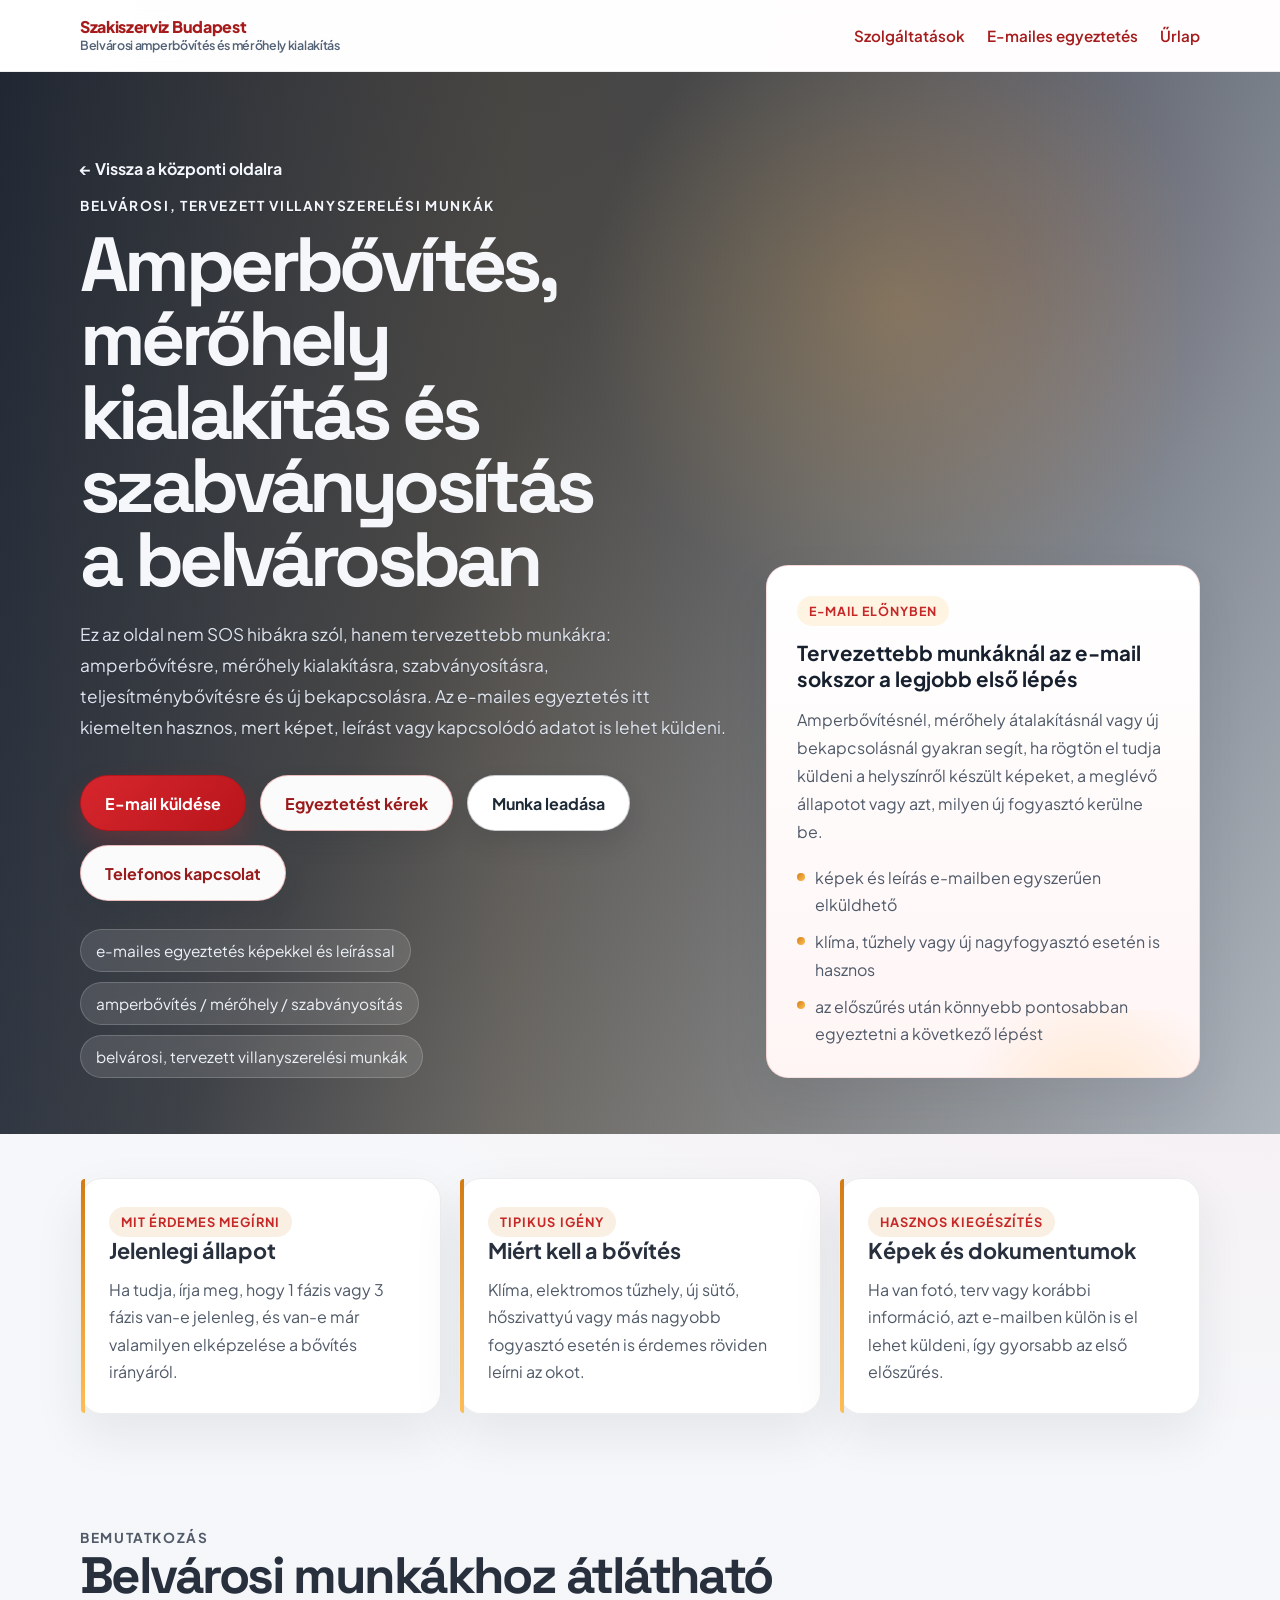
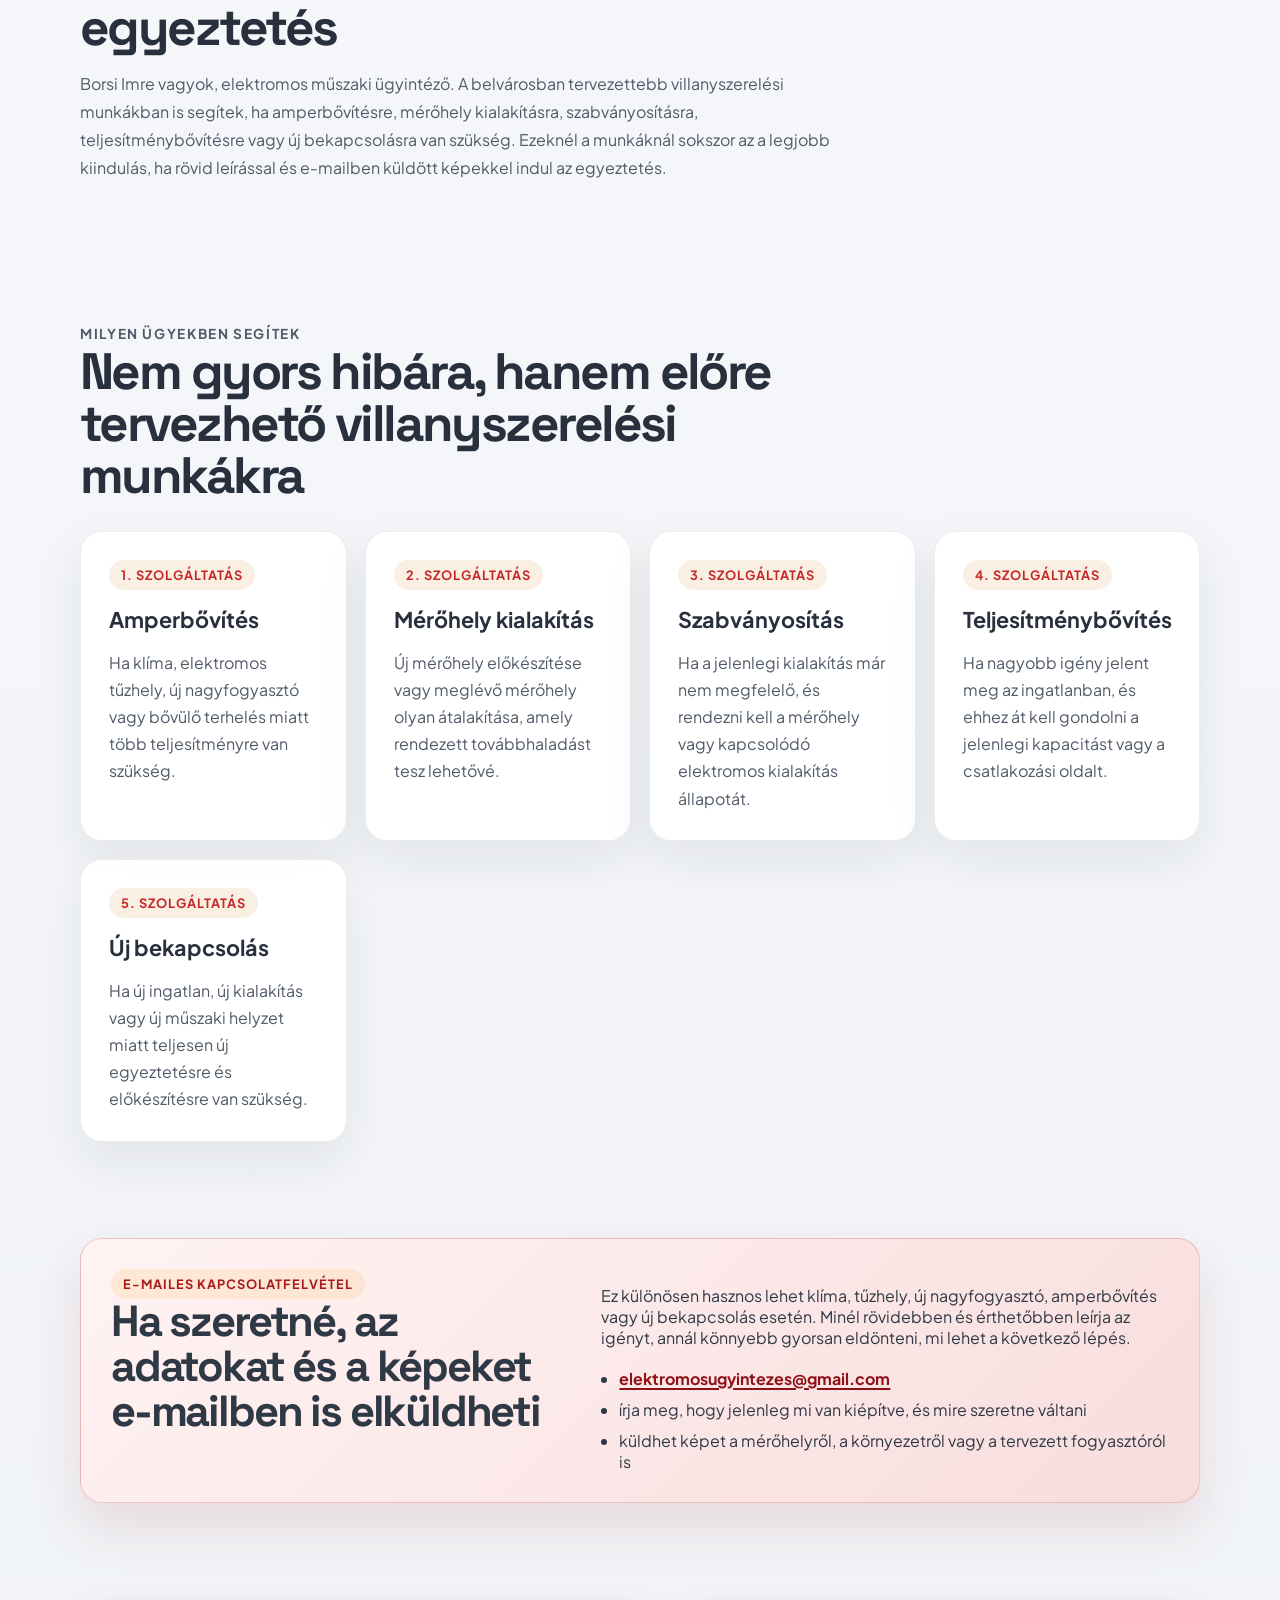
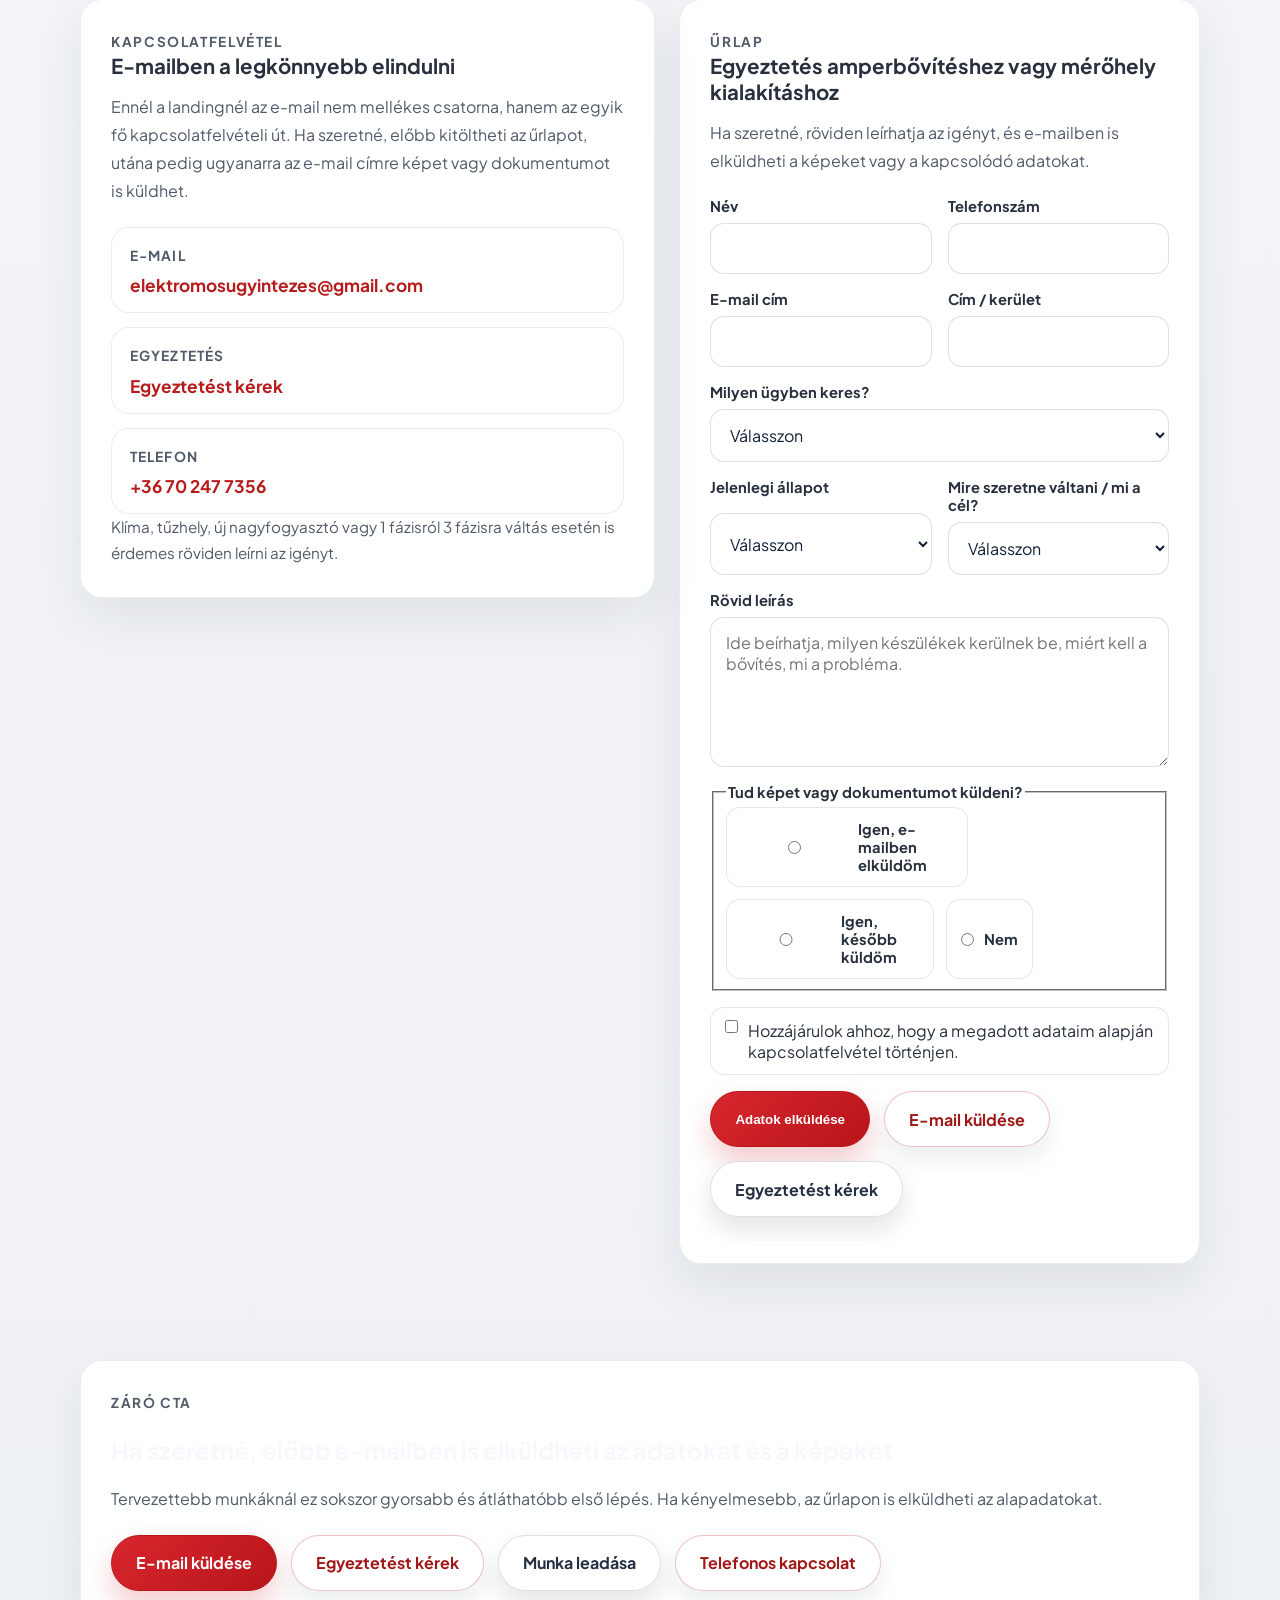
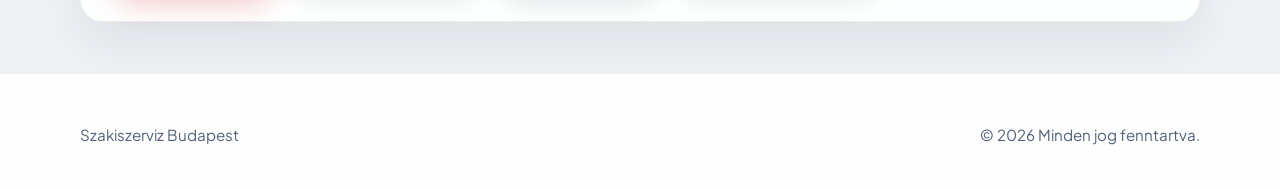
==== amperbovites-belvaros/index.html @ 30eef33c "Add amperbovites-belvaros landing page" ====
<!DOCTYPE html>
<html lang="hu">
<head>
  <meta charset="UTF-8">
  <meta name="viewport" content="width=device-width, initial-scale=1.0">
  <title>Amperbővítés és mérőhely kialakítás a belvárosban | E-mailes egyeztetés</title>
  <meta name="description" content="Belvárosi amperbővítés, mérőhely kialakítás, szabványosítás, teljesítménybővítés és új bekapcsolás. E-mailes egyeztetés, előszűrő űrlap, tervezett villanyszerelési munkákhoz.">
  <meta property="og:type" content="website">
  <meta property="og:locale" content="hu_HU">
  <meta property="og:title" content="Amperbővítés és mérőhely kialakítás a belvárosban | E-mailes egyeztetés">
  <meta property="og:description" content="Belvárosi amperbővítés, mérőhely kialakítás, szabványosítás, teljesítménybővítés és új bekapcsolás. E-mailes egyeztetés, előszűrő űrlap, tervezett villanyszerelési munkákhoz.">
  <meta property="og:url" content="https://borsiimre60.github.io/amperbovites-belvaros/">
  <link rel="icon" href="/favicon.svg" type="image/svg+xml">
  <link rel="preconnect" href="https://fonts.googleapis.com">
  <link rel="preconnect" href="https://fonts.gstatic.com" crossorigin>
  <link href="https://fonts.googleapis.com/css2?family=Plus+Jakarta+Sans:wght@400;500;600;700;800&family=Space+Grotesk:wght@500;700&display=swap" rel="stylesheet">
  <link rel="stylesheet" href="/assets/css/style.css">
  <style>
    body[data-page="amperbovites-belvaros"] {
      color: #28303d;
      background:
        radial-gradient(circle at top right, rgba(227, 28, 37, 0.12), transparent 28%),
        linear-gradient(180deg, #f8f9fb 0%, #eef1f5 100%);
    }

    body[data-page="amperbovites-belvaros"] .page-shell {
      background: transparent;
    }

    body[data-page="amperbovites-belvaros"] .site-header,
    body[data-page="amperbovites-belvaros"] .site-footer {
      background: rgba(255, 255, 255, 0.92);
      border-color: rgba(28, 35, 48, 0.08);
      backdrop-filter: blur(16px);
    }

    body[data-page="amperbovites-belvaros"] .landing-hero {
      background:
        radial-gradient(circle at 78% 18%, rgba(227, 28, 37, 0.12), transparent 22%),
        linear-gradient(135deg, #ffffff 0%, #f5f7fa 44%, #edf2f7 100%);
      color: #28303d;
    }

    body[data-page="amperbovites-belvaros"] .landing-hero .landing-copy {
      position: relative;
      z-index: 1;
    }

    body[data-page="amperbovites-belvaros"] .landing-hero .page-copy {
      color: #dfe5ee;
      text-shadow: 0 1px 1px rgba(15, 23, 42, 0.18);
      max-width: 42rem;
    }

    body[data-page="amperbovites-belvaros"] .landing-hero .back-link,
    body[data-page="amperbovites-belvaros"] .landing-hero .page-kicker {
      color: #f3f6fb;
      text-shadow: 0 1px 1px rgba(15, 23, 42, 0.22);
    }

    body[data-page="amperbovites-belvaros"] .page-kicker,
    body[data-page="amperbovites-belvaros"] .section-label,
    body[data-page="amperbovites-belvaros"] .panel-tag,
    body[data-page="amperbovites-belvaros"] .route-tag,
    body[data-page="amperbovites-belvaros"] .inline-tag,
    body[data-page="amperbovites-belvaros"] .response-label {
      color: #c62828;
    }

    body[data-page="amperbovites-belvaros"] .back-link,
    body[data-page="amperbovites-belvaros"] .site-header a,
    body[data-page="amperbovites-belvaros"] .site-footer a,
    body[data-page="amperbovites-belvaros"] .quick-action a,
    body[data-page="amperbovites-belvaros"] .highlight-band a {
      color: #b71c1c;
    }

    body[data-page="amperbovites-belvaros"] .site-header a {
      color: #a61b1b;
      font-weight: 600;
    }

    body[data-page="amperbovites-belvaros"] .page-copy,
    body[data-page="amperbovites-belvaros"] .section-intro p,
    body[data-page="amperbovites-belvaros"] .route-card p,
    body[data-page="amperbovites-belvaros"] .audience-card p,
    body[data-page="amperbovites-belvaros"] .contact-panel p,
    body[data-page="amperbovites-belvaros"] .form-card p,
    body[data-page="amperbovites-belvaros"] .response-card p,
    body[data-page="amperbovites-belvaros"] .highlight-band p,
    body[data-page="amperbovites-belvaros"] .cta-panel p {
      color: #505a68;
    }

    body[data-page="amperbovites-belvaros"] .response-card,
    body[data-page="amperbovites-belvaros"] .highlight-band,
    body[data-page="amperbovites-belvaros"] .contact-panel,
    body[data-page="amperbovites-belvaros"] .form-card,
    body[data-page="amperbovites-belvaros"] .cta-panel,
    body[data-page="amperbovites-belvaros"] .route-card,
    body[data-page="amperbovites-belvaros"] .audience-card {
      background: rgba(255, 255, 255, 0.94);
      border: 1px solid rgba(28, 35, 48, 0.08);
      box-shadow: 0 20px 50px rgba(28, 35, 48, 0.08);
    }

    body[data-page="amperbovites-belvaros"] .highlight-band {
      background:
        linear-gradient(135deg, #fff3f3 0%, #f8dddd 100%);
      border-color: rgba(198, 40, 40, 0.22);
      box-shadow: 0 24px 54px rgba(145, 26, 31, 0.12);
    }

    body[data-page="amperbovites-belvaros"] .response-card {
      background:
        linear-gradient(180deg, #ffffff 0%, #fff5f5 100%);
      border-color: rgba(198, 40, 40, 0.14);
    }

    body[data-page="amperbovites-belvaros"] .trust-inline li {
      background: rgba(255, 255, 255, 0.12);
      border-color: rgba(255, 255, 255, 0.18);
      color: #edf2f8;
    }

    body[data-page="amperbovites-belvaros"] .button-accent {
      background: linear-gradient(135deg, #d7262d 0%, #b8151b 100%);
      border-color: #b8151b;
      color: #ffffff;
      box-shadow: 0 14px 28px rgba(215, 38, 45, 0.24);
    }

    body[data-page="amperbovites-belvaros"] .button-secondary {
      background: #ffffff;
      border-color: rgba(198, 40, 40, 0.28);
      color: #a11818;
    }

    body[data-page="amperbovites-belvaros"] .button-ghost {
      background: rgba(255, 255, 255, 0.92);
      border-color: rgba(28, 35, 48, 0.14);
      color: #243041;
      box-shadow: 0 12px 24px rgba(28, 35, 48, 0.12);
    }

    body[data-page="amperbovites-belvaros"] .button:hover,
    body[data-page="amperbovites-belvaros"] .button:focus-visible {
      transform: translateY(-1px);
    }

    body[data-page="amperbovites-belvaros"] .field input,
    body[data-page="amperbovites-belvaros"] .field select,
    body[data-page="amperbovites-belvaros"] .field textarea {
      border-color: rgba(28, 35, 48, 0.14);
      background: #ffffff;
    }

    body[data-page="amperbovites-belvaros"] .field input:focus,
    body[data-page="amperbovites-belvaros"] .field select:focus,
    body[data-page="amperbovites-belvaros"] .field textarea:focus,
    body[data-page="amperbovites-belvaros"] .checkbox-option:has(input:focus-visible),
    body[data-page="amperbovites-belvaros"] .radio-option:has(input:focus-visible) {
      border-color: #c62828;
      box-shadow: 0 0 0 4px rgba(198, 40, 40, 0.12);
      outline: none;
    }

    body[data-page="amperbovites-belvaros"] .radio-option,
    body[data-page="amperbovites-belvaros"] .checkbox-option {
      border-color: rgba(28, 35, 48, 0.1);
      background: rgba(255, 255, 255, 0.96);
    }

    body[data-page="amperbovites-belvaros"] .landing-hero .button-secondary {
      background: rgba(255, 255, 255, 0.98);
      border-color: rgba(198, 40, 40, 0.3);
      color: #991b1b;
      box-shadow: 0 12px 24px rgba(28, 35, 48, 0.1);
    }

    body[data-page="amperbovites-belvaros"] .landing-hero .button-ghost {
      background: #ffffff;
      border-color: rgba(31, 42, 55, 0.24);
      color: #1f2a37;
      box-shadow: 0 12px 24px rgba(28, 35, 48, 0.14);
    }

    body[data-page="amperbovites-belvaros"] .landing-hero .button-ghost:hover,
    body[data-page="amperbovites-belvaros"] .landing-hero .button-ghost:focus-visible {
      background: #ffffff;
      border-color: rgba(31, 42, 55, 0.32);
    }

    body[data-page="amperbovites-belvaros"] .landing-hero .response-card p,
    body[data-page="amperbovites-belvaros"] .landing-hero .response-card li {
      color: #4f5968;
    }

    body[data-page="amperbovites-belvaros"] .highlight-band h2,
    body[data-page="amperbovites-belvaros"] .highlight-band p,
    body[data-page="amperbovites-belvaros"] .highlight-band li {
      color: #2f3845;
    }

    body[data-page="amperbovites-belvaros"] .highlight-band .panel-tag {
      color: #a61b1b;
      font-weight: 700;
    }

    body[data-page="amperbovites-belvaros"] .highlight-band a {
      color: #8f1116;
      font-weight: 700;
      text-decoration: underline;
      text-decoration-thickness: 2px;
      text-underline-offset: 0.18em;
    }

    @media (max-width: 720px) {
      body[data-page="amperbovites-belvaros"] .landing-hero {
        background:
          linear-gradient(180deg, #ffffff 0%, #f5f7fa 100%);
      }
    }
  </style>
  <script>
    window.__GOOGLE_TAG_CONFIG__ = window.__GOOGLE_TAG_CONFIG__ || {};
    window.__GOOGLE_TAG_CONFIG__.tagId =
      window.__GOOGLE_TAG_CONFIG__.tagId || "AW-947361799";
    window.__GOOGLE_TAG_CONFIG__.adsConversions = Object.assign(
      {
        phone_click: "obigCPuLnpQcEIew3sMD",
        google_form_click: "-d5GCPiLnpQcEIew3sMD"
      },
      window.__GOOGLE_TAG_CONFIG__.adsConversions || {}
    );
  </script>
  <script>
    window.__BREVO_TRACKER_CONFIG__ = Object.assign(
      {
        clientKey: "4rorzc50q5138q3n0wj8igxd"
      },
      window.__BREVO_TRACKER_CONFIG__ || {}
    );
  </script>
  <script defer src="/assets/js/main.js"></script>
</head>
<body class="theme-villany" data-page="amperbovites-belvaros" data-source-label="amperbovites_belvaros_landing">
  <div class="page-shell">
    <header class="site-header">
      <div class="container header-row">
        <a class="brand" href="/">
          <span class="brand-copy">
            <span class="brand-name">Szakiszerviz Budapest</span>
            <span class="brand-subtitle">Belvárosi amperbővítés és mérőhely kialakítás</span>
          </span>
        </a>
        <nav class="header-nav" aria-label="Fő navigáció">
          <a href="#szolgaltatasok">Szolgáltatások</a>
          <a href="#egyeztetes">E-mailes egyeztetés</a>
          <a href="#munka-leadas">Űrlap</a>
        </nav>
      </div>
    </header>

    <main>
      <section class="landing-hero" id="hero">
        <div class="container landing-hero-grid">
          <div class="landing-copy">
            <a class="back-link" href="/">&larr; Vissza a központi oldalra</a>
            <p class="page-kicker">Belvárosi, tervezett villanyszerelési munkák</p>
            <h1>Amperbővítés, mérőhely kialakítás és szabványosítás a belvárosban</h1>
            <p class="page-copy">
              Ez az oldal nem SOS hibákra szól, hanem tervezettebb munkákra: amperbővítésre,
              mérőhely kialakításra, szabványosításra, teljesítménybővítésre és új bekapcsolásra.
              Az e-mailes egyeztetés itt kiemelten hasznos, mert képet, leírást vagy kapcsolódó adatot is lehet küldeni.
            </p>

            <div class="hero-actions">
              <a class="button button-accent" href="mailto:elektromosugyintezes@gmail.com" data-track-event="email_click" data-track-section="hero" data-track-target-type="email">E-mail küldése</a>
              <a class="button button-secondary" href="#egyeztetes" data-track-event="lead_form_start" data-track-section="hero" data-track-target-type="form">Egyeztetést kérek</a>
              <a class="button button-ghost" href="#munka-leadas" data-track-event="lead_form_start" data-track-section="hero" data-track-target-type="form">Munka leadása</a>
              <a class="button button-secondary" href="tel:+36702477356" data-track-event="phone_click" data-track-section="hero" data-track-target-type="phone">Telefonos kapcsolat</a>
            </div>

            <ul class="trust-inline" aria-label="Rövid bizalmi pontok">
              <li>e-mailes egyeztetés képekkel és leírással</li>
              <li>amperbővítés / mérőhely / szabványosítás</li>
              <li>belvárosi, tervezett villanyszerelési munkák</li>
            </ul>
          </div>

          <aside class="response-card" aria-label="E-mailes egyeztetés előnye">
            <span class="response-label">E-mail előnyben</span>
            <h3>Tervezettebb munkáknál az e-mail sokszor a legjobb első lépés</h3>
            <p>
              Amperbővítésnél, mérőhely átalakításnál vagy új bekapcsolásnál gyakran segít,
              ha rögtön el tudja küldeni a helyszínről készült képeket, a meglévő állapotot
              vagy azt, milyen új fogyasztó kerülne be.
            </p>
            <ul class="response-list">
              <li>képek és leírás e-mailben egyszerűen elküldhető</li>
              <li>klíma, tűzhely vagy új nagyfogyasztó esetén is hasznos</li>
              <li>az előszűrés után könnyebb pontosabban egyeztetni a következő lépést</li>
            </ul>
          </aside>
        </div>
      </section>

      <section class="section">
        <div class="container">
          <div class="audience-grid">
            <article class="audience-card">
              <span class="inline-tag">Mit érdemes megírni</span>
              <h3>Jelenlegi állapot</h3>
              <p>
                Ha tudja, írja meg, hogy 1 fázis vagy 3 fázis van-e jelenleg, és van-e már valamilyen elképzelése a bővítés irányáról.
              </p>
            </article>

            <article class="audience-card">
              <span class="inline-tag">Tipikus igény</span>
              <h3>Miért kell a bővítés</h3>
              <p>
                Klíma, elektromos tűzhely, új sütő, hőszivattyú vagy más nagyobb fogyasztó esetén is érdemes röviden leírni az okot.
              </p>
            </article>

            <article class="audience-card">
              <span class="inline-tag">Hasznos kiegészítés</span>
              <h3>Képek és dokumentumok</h3>
              <p>
                Ha van fotó, terv vagy korábbi információ, azt e-mailben külön is el lehet küldeni, így gyorsabb az első előszűrés.
              </p>
            </article>
          </div>
        </div>
      </section>

      <section class="section" id="bemutatkozas">
        <div class="container">
          <div class="section-intro">
            <p class="section-label">Bemutatkozás</p>
            <h2>Belvárosi munkákhoz átlátható egyeztetés</h2>
            <p>
              Borsi Imre vagyok, elektromos műszaki ügyintéző. A belvárosban tervezettebb villanyszerelési munkákban is segítek,
              ha amperbővítésre, mérőhely kialakításra, szabványosításra, teljesítménybővítésre vagy új bekapcsolásra
              van szükség. Ezeknél a munkáknál sokszor az a legjobb kiindulás, ha rövid leírással és e-mailben küldött
              képekkel indul az egyeztetés.
            </p>
          </div>
        </div>
      </section>

      <section class="section" id="szolgaltatasok">
        <div class="container">
          <div class="section-intro">
            <p class="section-label">Milyen ügyekben segítek</p>
            <h2>Nem gyors hibára, hanem előre tervezhető villanyszerelési munkákra</h2>
          </div>

          <div class="route-grid">
            <article class="route-card">
              <span class="route-tag">1. szolgáltatás</span>
              <h3>Amperbővítés</h3>
              <p>
                Ha klíma, elektromos tűzhely, új nagyfogyasztó vagy bővülő terhelés miatt több teljesítményre van szükség.
              </p>
            </article>

            <article class="route-card">
              <span class="route-tag">2. szolgáltatás</span>
              <h3>Mérőhely kialakítás</h3>
              <p>
                Új mérőhely előkészítése vagy meglévő mérőhely olyan átalakítása, amely rendezett továbbhaladást tesz lehetővé.
              </p>
            </article>

            <article class="route-card">
              <span class="route-tag">3. szolgáltatás</span>
              <h3>Szabványosítás</h3>
              <p>
                Ha a jelenlegi kialakítás már nem megfelelő, és rendezni kell a mérőhely vagy kapcsolódó elektromos kialakítás állapotát.
              </p>
            </article>

            <article class="route-card">
              <span class="route-tag">4. szolgáltatás</span>
              <h3>Teljesítménybővítés</h3>
              <p>
                Ha nagyobb igény jelent meg az ingatlanban, és ehhez át kell gondolni a jelenlegi kapacitást vagy a csatlakozási oldalt.
              </p>
            </article>

            <article class="route-card">
              <span class="route-tag">5. szolgáltatás</span>
              <h3>Új bekapcsolás</h3>
              <p>
                Ha új ingatlan, új kialakítás vagy új műszaki helyzet miatt teljesen új egyeztetésre és előkészítésre van szükség.
              </p>
            </article>
          </div>
        </div>
      </section>

      <section class="section" id="egyeztetes">
        <div class="container">
          <div class="highlight-band">
            <div>
              <span class="panel-tag">E-mailes kapcsolatfelvétel</span>
              <h2>Ha szeretné, az adatokat és a képeket e-mailben is elküldheti</h2>
            </div>
            <div>
              <p>
                Ez különösen hasznos lehet klíma, tűzhely, új nagyfogyasztó, amperbővítés vagy új bekapcsolás esetén.
                Minél rövidebben és érthetőbben leírja az igényt, annál könnyebb gyorsan eldönteni, mi lehet a következő lépés.
              </p>
              <ul>
                <li><a href="mailto:elektromosugyintezes@gmail.com" data-track-event="email_click" data-track-section="contact" data-track-target-type="email">elektromosugyintezes@gmail.com</a></li>
                <li>írja meg, hogy jelenleg mi van kiépítve, és mire szeretne váltani</li>
                <li>küldhet képet a mérőhelyről, a környezetről vagy a tervezett fogyasztóról is</li>
              </ul>
            </div>
          </div>
        </div>
      </section>

      <section class="section" id="munka-leadas">
        <div class="container contact-layout">
          <aside class="contact-panel">
            <p class="section-label">Kapcsolatfelvétel</p>
            <h3>E-mailben a legkönnyebb elindulni</h3>
            <p>
              Ennél a landingnél az e-mail nem mellékes csatorna, hanem az egyik fő kapcsolatfelvételi út.
              Ha szeretné, előbb kitöltheti az űrlapot, utána pedig ugyanarra az e-mail címre képet vagy dokumentumot is küldhet.
            </p>

            <div class="quick-actions">
              <div class="quick-action">
                <p>E-mail</p>
                <a href="mailto:elektromosugyintezes@gmail.com" data-track-event="email_click" data-track-section="contact" data-track-target-type="email">elektromosugyintezes@gmail.com</a>
              </div>
              <div class="quick-action">
                <p>Egyeztetés</p>
                <a href="#lead-form" data-track-event="lead_form_start" data-track-section="contact" data-track-target-type="form">Egyeztetést kérek</a>
              </div>
              <div class="quick-action">
                <p>Telefon</p>
                <a href="tel:+36702477356" data-track-event="phone_click" data-track-section="contact" data-track-target-type="phone">+36 70 247 7356</a>
              </div>
            </div>

            <p class="panel-note">
              Klíma, tűzhely, új nagyfogyasztó vagy 1 fázisról 3 fázisra váltás esetén is érdemes röviden leírni az igényt.
            </p>
          </aside>

          <div class="form-card">
            <p class="section-label">Űrlap</p>
            <h3>Egyeztetés amperbővítéshez vagy mérőhely kialakításhoz</h3>
            <p>
              Ha szeretné, röviden leírhatja az igényt, és e-mailben is elküldheti a képeket vagy a kapcsolódó adatokat.
            </p>

            <form
              class="lead-form"
              id="lead-form"
              data-mailto-recipient="elektromosugyintezes@gmail.com"
              data-mail-subject-prefix="Amperbővítés / mérőhely egyeztetés"
              data-mailto-feedback="Megnyílt az e-mail kliens az előkészített adatokkal. Ha van kép vagy dokumentum, ugyanarra az e-mail címre külön is elküldheti."
            >
              <div class="form-grid">
                <div class="field">
                  <label for="name">Név</label>
                  <input id="name" name="name" type="text" autocomplete="name" required>
                </div>

                <div class="field">
                  <label for="phone">Telefonszám</label>
                  <input id="phone" name="phone" type="tel" autocomplete="tel" required>
                </div>

                <div class="field">
                  <label for="email">E-mail cím</label>
                  <input id="email" name="email" type="email" autocomplete="email" required>
                </div>

                <div class="field">
                  <label for="district">Cím / kerület</label>
                  <input id="district" name="district" type="text" autocomplete="street-address" required>
                </div>

                <div class="field field-full">
                  <label for="inquiryType">Milyen ügyben keres?</label>
                  <select id="inquiryType" name="inquiryType" required>
                    <option value="">Válasszon</option>
                    <option value="Amperbővítés">Amperbővítés</option>
                    <option value="Mérőhely kialakítás">Mérőhely kialakítás</option>
                    <option value="Szabványosítás">Szabványosítás</option>
                    <option value="Teljesítménybővítés">Teljesítménybővítés</option>
                    <option value="Új bekapcsolás">Új bekapcsolás</option>
                    <option value="Egyéb">Egyéb</option>
                  </select>
                </div>

                <div class="field">
                  <label for="currentPhase">Jelenlegi állapot</label>
                  <select id="currentPhase" name="currentPhase" required>
                    <option value="">Válasszon</option>
                    <option value="1 fázis">1 fázis</option>
                    <option value="3 fázis">3 fázis</option>
                    <option value="Nem tudom">Nem tudom</option>
                  </select>
                </div>

                <div class="field">
                  <label for="targetGoal">Mire szeretne váltani / mi a cél?</label>
                  <select id="targetGoal" name="targetGoal" required>
                    <option value="">Válasszon</option>
                    <option value="1 fázisról 3 fázisra">1 fázisról 3 fázisra</option>
                    <option value="Nagyobb amperre van szükség">Nagyobb amperre van szükség</option>
                    <option value="Új bekapcsolás">Új bekapcsolás</option>
                    <option value="Mérőhely átalakítás">Mérőhely átalakítás</option>
                    <option value="Nem tudom pontosan">Nem tudom pontosan</option>
                  </select>
                </div>

                <div class="field field-full">
                  <label for="description">Rövid leírás</label>
                  <textarea id="description" name="description" placeholder="Ide beírhatja, milyen készülékek kerülnek be, miért kell a bővítés, mi a probléma." required></textarea>
                </div>

                <fieldset class="field field-full">
                  <legend class="legend">Tud képet vagy dokumentumot küldeni?</legend>
                  <div class="radio-group">
                    <label class="radio-option" for="attachments-now">
                      <input id="attachments-now" name="attachmentStatus" type="radio" value="Igen, e-mailben elküldöm" required>
                      <span>Igen, e-mailben elküldöm</span>
                    </label>
                    <label class="radio-option" for="attachments-later">
                      <input id="attachments-later" name="attachmentStatus" type="radio" value="Igen, később küldöm">
                      <span>Igen, később küldöm</span>
                    </label>
                    <label class="radio-option" for="attachments-no">
                      <input id="attachments-no" name="attachmentStatus" type="radio" value="Nem">
                      <span>Nem</span>
                    </label>
                  </div>
                </fieldset>

                <label class="checkbox-option field-full" for="consent">
                  <input id="consent" name="consent" type="checkbox" value="Elfogadva" required>
                  <span>Hozzájárulok ahhoz, hogy a megadott adataim alapján kapcsolatfelvétel történjen.</span>
                </label>
              </div>

              <div class="form-actions">
                <button class="button button-accent" type="submit">Adatok elküldése</button>
                <a class="button button-secondary" href="mailto:elektromosugyintezes@gmail.com" data-track-event="email_click" data-track-section="contact" data-track-target-type="email">E-mail küldése</a>
                <a class="button button-ghost" href="#egyeztetes" data-track-event="lead_form_start" data-track-section="contact" data-track-target-type="form">Egyeztetést kérek</a>
              </div>

              <p class="form-feedback" id="form-feedback" aria-live="polite"></p>
            </form>
          </div>
        </div>
      </section>

      <section class="section">
        <div class="container">
          <div class="cta-panel closing-cta">
            <p class="section-label">Záró CTA</p>
            <h2>Ha szeretné, előbb e-mailben is elküldheti az adatokat és a képeket</h2>
            <p>
              Tervezettebb munkáknál ez sokszor gyorsabb és átláthatóbb első lépés. Ha kényelmesebb, az űrlapon is elküldheti az alapadatokat.
            </p>
            <div class="button-row">
              <a class="button button-accent" href="mailto:elektromosugyintezes@gmail.com" data-track-event="email_click" data-track-section="footer" data-track-target-type="email">E-mail küldése</a>
              <a class="button button-secondary" href="#egyeztetes" data-track-event="lead_form_start" data-track-section="footer" data-track-target-type="form">Egyeztetést kérek</a>
              <a class="button button-ghost" href="#munka-leadas" data-track-event="lead_form_start" data-track-section="footer" data-track-target-type="form">Munka leadása</a>
              <a class="button button-secondary" href="tel:+36702477356" data-track-event="phone_click" data-track-section="footer" data-track-target-type="phone">Telefonos kapcsolat</a>
            </div>
          </div>
        </div>
      </section>
    </main>

    <footer class="site-footer">
      <div class="container footer-row">
        <p>Szakiszerviz Budapest</p>
        <p>&copy; <span id="current-year"></span> Minden jog fenntartva.</p>
      </div>
    </footer>
  </div>
</body>
</html>
---- assets/css/style.css ----
html {
  scroll-behavior: smooth;
}

:root {
  --bg: #edf4fb;
  --bg-soft: #f7fafc;
  --surface: #ffffff;
  --surface-strong: #0f274a;
  --text: #102036;
  --muted: #536277;
  --line: rgba(16, 32, 54, 0.08);
  --primary: #1f5eff;
  --primary-dark: #173fa7;
  --secondary: #e4edf9;
  --shadow: 0 18px 42px rgba(31, 61, 116, 0.14);
  --shadow-soft: 0 16px 36px rgba(16, 32, 54, 0.08);
  --radius-xl: 28px;
  --radius-lg: 22px;
  --radius-md: 16px;
  --radius-sm: 12px;
  --container: 1120px;
}

* {
  box-sizing: border-box;
}

body {
  margin: 0;
  font-family: "Plus Jakarta Sans", "Segoe UI", sans-serif;
  color: var(--text);
  background:
    radial-gradient(circle at top, rgba(108, 151, 255, 0.22), transparent 32%),
    linear-gradient(180deg, #f5f9ff 0%, var(--bg) 42%, #f6f8fb 100%);
}

body.theme-villany {
  background:
    radial-gradient(circle at 16% 0%, rgba(255, 185, 76, 0.28), transparent 30%),
    radial-gradient(circle at 90% 12%, rgba(29, 104, 201, 0.16), transparent 25%),
    linear-gradient(180deg, #fffaf3 0%, #f5efe6 52%, #f7f1ea 100%);
}

a {
  color: inherit;
}

img {
  max-width: 100%;
  display: block;
}

.page-shell {
  min-height: 100vh;
}

.container {
  width: min(calc(100% - 40px), var(--container));
  margin: 0 auto;
}

.site-header {
  position: sticky;
  top: 0;
  z-index: 30;
  backdrop-filter: blur(14px);
  background: rgba(245, 249, 255, 0.82);
  border-bottom: 1px solid rgba(16, 32, 54, 0.06);
}

.theme-villany .site-header {
  background: rgba(255, 248, 239, 0.82);
  border-bottom-color: rgba(26, 31, 38, 0.08);
}

.header-row {
  display: flex;
  align-items: center;
  justify-content: space-between;
  gap: 20px;
  padding: 18px 0;
}

.brand {
  display: inline-flex;
  align-items: center;
  gap: 14px;
  font-weight: 800;
  text-decoration: none;
  letter-spacing: -0.02em;
}

.brand-copy {
  display: flex;
  flex-direction: column;
  gap: 2px;
}

.brand-name {
  font-size: 1rem;
  font-weight: 800;
  line-height: 1.1;
}

.brand-subtitle {
  color: var(--muted);
  font-size: 0.78rem;
  font-weight: 600;
  line-height: 1.25;
}

.header-nav {
  display: flex;
  gap: 22px;
}

.header-nav a {
  color: var(--muted);
  font-size: 0.95rem;
  text-decoration: none;
}

.hero {
  padding: 88px 0 54px;
}

.hero-inner {
  max-width: 860px;
  text-align: center;
}

.eyebrow,
.section-label {
  margin: 0 0 16px;
  color: var(--primary-dark);
  font-size: 0.85rem;
  font-weight: 700;
  letter-spacing: 0.12em;
  text-transform: uppercase;
}

.hero h1,
.section-heading h2,
.intro-grid h2 {
  margin: 0;
  letter-spacing: -0.04em;
  line-height: 1.06;
}

.hero h1 {
  font-size: clamp(2.4rem, 5vw, 4.8rem);
}

.hero-copy {
  max-width: 720px;
  margin: 24px auto 0;
  color: var(--muted);
  font-size: 1.1rem;
  line-height: 1.75;
}

.hero-actions,
.button-row,
.cta-inline {
  display: flex;
  flex-wrap: wrap;
  gap: 14px;
}

.hero-actions {
  justify-content: center;
  margin-top: 32px;
}

.button {
  display: inline-flex;
  align-items: center;
  justify-content: center;
  min-height: 56px;
  padding: 0 24px;
  border-radius: 999px;
  border: 1px solid transparent;
  font-weight: 700;
  text-decoration: none;
  transition: transform 180ms ease, box-shadow 180ms ease, background-color 180ms ease, border-color 180ms ease;
}

.button:hover,
.button:focus-visible {
  transform: translateY(-1px);
}

.button-primary {
  color: #ffffff;
  background: linear-gradient(135deg, var(--primary) 0%, #1244cf 100%);
  box-shadow: 0 16px 30px rgba(31, 94, 255, 0.26);
}

.button-secondary {
  color: var(--text);
  background: rgba(255, 255, 255, 0.72);
  border-color: rgba(16, 32, 54, 0.1);
  box-shadow: 0 12px 24px rgba(16, 32, 54, 0.08);
}

.button-ghost {
  color: var(--primary-dark);
  background: rgba(31, 94, 255, 0.08);
  border-color: rgba(31, 94, 255, 0.12);
}

.button-accent {
  color: #ffffff;
  background: linear-gradient(135deg, #cf7a12 0%, #ffb43a 100%);
  box-shadow: 0 16px 30px rgba(207, 122, 18, 0.24);
}

.hero-points {
  display: grid;
  grid-template-columns: repeat(3, minmax(0, 1fr));
  gap: 14px;
  padding: 0;
  margin: 42px 0 0;
  list-style: none;
}

.hero-points li {
  padding: 18px 20px;
  border: 1px solid var(--line);
  border-radius: var(--radius-md);
  background: rgba(255, 255, 255, 0.76);
  box-shadow: 0 12px 24px rgba(16, 32, 54, 0.05);
  color: var(--muted);
  line-height: 1.55;
}

.section {
  padding: 44px 0 52px;
}

.section-contrast {
  padding-top: 56px;
}

.section-heading {
  text-align: center;
  max-width: 760px;
  margin: 0 auto 28px;
}

.section-lead {
  margin: 16px auto 0;
  color: var(--muted);
  line-height: 1.75;
}

.section-heading h2,
.intro-grid h2 {
  font-size: clamp(1.9rem, 3vw, 3rem);
}

.route-grid,
.feature-grid,
.contact-grid,
.audience-grid,
.service-grid {
  display: grid;
  gap: 18px;
}

.route-grid {
  grid-template-columns: repeat(auto-fit, minmax(240px, 1fr));
}

.feature-grid,
.contact-grid {
  grid-template-columns: repeat(3, minmax(0, 1fr));
}

.audience-grid {
  grid-template-columns: repeat(3, minmax(0, 1fr));
}

.service-grid {
  grid-template-columns: repeat(2, minmax(0, 1fr));
  list-style: none;
  padding: 0;
  margin: 0;
}

.route-card,
.feature-card,
.contact-card,
.audience-card,
.service-item {
  padding: 28px;
  border: 1px solid var(--line);
  border-radius: var(--radius-lg);
  background: var(--surface);
  box-shadow: var(--shadow);
}

.route-card {
  display: flex;
  flex-direction: column;
  gap: 16px;
}

.route-card h3,
.audience-card h3,
.reference-card h3 {
  margin: 0;
  font-size: 1.35rem;
}

.route-card p,
.audience-card p,
.reference-card p,
.service-item p {
  margin: 0;
  color: var(--muted);
  line-height: 1.7;
}

.route-tag,
.panel-tag,
.inline-tag {
  display: inline-flex;
  align-self: flex-start;
  padding: 7px 12px;
  border-radius: 999px;
  background: rgba(31, 94, 255, 0.1);
  color: var(--primary-dark);
  font-size: 0.8rem;
  font-weight: 700;
  letter-spacing: 0.08em;
  text-transform: uppercase;
}

.theme-villany .route-tag,
.theme-villany .panel-tag,
.theme-villany .inline-tag {
  background: rgba(207, 122, 18, 0.12);
  color: #9d5c10;
}

.route-list,
.bullet-list {
  margin: 0;
  padding-left: 18px;
  color: var(--muted);
  line-height: 1.7;
}

.route-card .button {
  margin-top: auto;
}

.feature-card h3 {
  margin: 0 0 10px;
  font-size: 1.15rem;
}

.feature-card p,
.contact-card p,
.intro-copy p {
  margin: 0;
  color: var(--muted);
  line-height: 1.75;
}

.intro-grid {
  display: grid;
  grid-template-columns: minmax(0, 0.9fr) minmax(0, 1.1fr);
  gap: 32px;
  padding: 34px;
  border-radius: var(--radius-xl);
  background:
    linear-gradient(140deg, rgba(15, 39, 74, 0.98) 0%, rgba(22, 55, 104, 0.98) 100%);
  box-shadow: 0 24px 50px rgba(15, 39, 74, 0.28);
}

.intro-grid .section-label,
.intro-grid h2 {
  color: #f8fbff;
}

.intro-copy p {
  color: rgba(236, 242, 249, 0.88);
}

.contact-label {
  margin-bottom: 10px;
  font-size: 0.85rem;
  font-weight: 700;
  color: var(--primary-dark);
  text-transform: uppercase;
  letter-spacing: 0.08em;
}

.contact-card a {
  font-size: 1.1rem;
  font-weight: 700;
  text-decoration: none;
}

.page-hero {
  padding: 76px 0 38px;
}

.page-hero-inner {
  max-width: 860px;
}

.back-link {
  display: inline-flex;
  margin-bottom: 18px;
  color: var(--primary-dark);
  font-weight: 700;
  text-decoration: none;
}

.page-kicker {
  margin: 0 0 14px;
  color: var(--primary-dark);
  font-size: 0.85rem;
  font-weight: 700;
  letter-spacing: 0.12em;
  text-transform: uppercase;
}

.page-title {
  margin: 0;
  font-size: clamp(2.2rem, 4vw, 4rem);
  letter-spacing: -0.04em;
  line-height: 1.08;
}

.page-copy {
  max-width: 760px;
  margin: 20px 0 0;
  color: var(--muted);
  font-size: 1.08rem;
  line-height: 1.8;
}

.split-panel,
.contact-layout {
  display: grid;
  grid-template-columns: minmax(0, 1.05fr) minmax(0, 0.95fr);
  gap: 24px;
}

.panel-card,
.cta-panel,
.reference-card,
.form-card,
.contact-panel,
.response-card,
.highlight-band {
  padding: 30px;
  border: 1px solid var(--line);
  border-radius: var(--radius-lg);
  background: rgba(255, 255, 255, 0.84);
  box-shadow: var(--shadow);
}

.panel-card h3,
.cta-panel h3,
.reference-card h3,
.contact-panel h3,
.form-card h3,
.response-card h3 {
  margin: 0 0 14px;
  font-size: 1.28rem;
}

.panel-card p,
.cta-panel p,
.reference-card p,
.contact-panel p,
.form-card p,
.response-card p {
  margin: 0;
  color: var(--muted);
  line-height: 1.75;
}

.cta-panel-strong {
  max-width: 760px;
  margin: 0 auto;
}

.cta-panel-strong .button-row {
  margin-top: 22px;
  flex-direction: column;
}

.cta-panel-strong .button {
  width: 100%;
}

.mini-note,
.panel-note {
  margin-top: 14px;
  color: var(--muted);
  font-size: 0.95rem;
}

.compact-list {
  margin-top: 18px;
}

.compact-list li + li {
  margin-top: 6px;
}

.site-footer {
  padding: 22px 0 30px;
}

.footer-row {
  display: flex;
  justify-content: space-between;
  gap: 18px;
  padding-top: 14px;
  color: var(--muted);
  font-size: 0.95rem;
}

.landing-hero {
  position: relative;
  overflow: hidden;
  padding: 86px 0 56px;
}

.landing-hero::before,
.landing-hero::after {
  content: "";
  position: absolute;
  inset: 0;
  pointer-events: none;
}

.landing-hero::before {
  background:
    linear-gradient(115deg, rgba(14, 23, 38, 0.94) 0%, rgba(14, 23, 38, 0.84) 38%, rgba(14, 23, 38, 0.28) 100%);
}

.landing-hero::after {
  background:
    radial-gradient(circle at 78% 22%, rgba(255, 190, 76, 0.22), transparent 24%),
    linear-gradient(90deg, transparent 0%, rgba(255, 181, 60, 0.12) 48%, transparent 100%);
  transform: translateX(-8%);
  animation: hero-glow 10s ease-in-out infinite alternate;
}

.landing-hero-grid {
  position: relative;
  z-index: 1;
  display: grid;
  grid-template-columns: minmax(0, 1.2fr) minmax(320px, 0.8fr);
  gap: 34px;
  align-items: end;
}

.landing-copy {
  max-width: 720px;
  color: #f6f7fb;
}

.landing-copy .page-kicker,
.landing-copy .back-link {
  color: rgba(255, 216, 149, 0.96);
}

.landing-copy h1 {
  margin: 0;
  font-family: "Space Grotesk", "Plus Jakarta Sans", sans-serif;
  font-size: clamp(3rem, 6vw, 5.5rem);
  line-height: 0.96;
  letter-spacing: -0.06em;
  max-width: 10.8ch;
}

.landing-copy .page-copy {
  margin-top: 22px;
  color: rgba(241, 245, 255, 0.8);
}

.landing-copy .hero-actions {
  justify-content: flex-start;
}

.trust-inline {
  display: flex;
  flex-wrap: wrap;
  gap: 10px;
  margin: 28px 0 0;
  padding: 0;
  list-style: none;
}

.trust-inline li {
  padding: 11px 15px;
  border-radius: 999px;
  border: 1px solid rgba(255, 255, 255, 0.14);
  background: rgba(255, 255, 255, 0.06);
  color: rgba(245, 247, 250, 0.92);
  font-size: 0.96rem;
  backdrop-filter: blur(10px);
}

.response-card {
  position: relative;
  overflow: hidden;
  border-color: rgba(255, 181, 60, 0.16);
  background:
    linear-gradient(160deg, rgba(255, 248, 237, 0.94) 0%, rgba(255, 252, 246, 0.9) 100%);
  box-shadow: 0 24px 48px rgba(18, 23, 31, 0.18);
}

.response-card::after {
  content: "";
  position: absolute;
  inset: auto -14% -30% 38%;
  height: 220px;
  background: radial-gradient(circle, rgba(255, 182, 73, 0.24) 0%, rgba(255, 182, 73, 0) 70%);
  animation: response-orbit 9s linear infinite;
}

.response-card > * {
  position: relative;
  z-index: 1;
}

.response-label {
  display: inline-flex;
  margin-bottom: 14px;
  padding: 7px 12px;
  border-radius: 999px;
  background: rgba(255, 181, 60, 0.14);
  color: #9d5c10;
  font-size: 0.78rem;
  font-weight: 700;
  letter-spacing: 0.08em;
  text-transform: uppercase;
}

.response-card h3,
.response-card p {
  color: #17202e;
}

.response-list,
.reference-list {
  margin: 18px 0 0;
  padding: 0;
  list-style: none;
}

.response-list li,
.reference-list li {
  position: relative;
  padding-left: 18px;
  color: var(--muted);
  line-height: 1.7;
}

.response-list li + li,
.reference-list li + li {
  margin-top: 10px;
}

.response-list li::before,
.reference-list li::before,
.service-item::before {
  content: "";
  position: absolute;
  left: 0;
  top: 0.78em;
  width: 8px;
  height: 8px;
  border-radius: 999px;
  background: linear-gradient(135deg, #d27f15 0%, #ffbf57 100%);
  transform: translateY(-50%);
}

.section-intro {
  max-width: 760px;
  margin-bottom: 28px;
}

.section-intro h2 {
  margin: 0;
  font-family: "Space Grotesk", "Plus Jakarta Sans", sans-serif;
  font-size: clamp(2rem, 4vw, 3.5rem);
  line-height: 1.02;
  letter-spacing: -0.05em;
}

.section-intro p {
  margin: 16px 0 0;
  color: var(--muted);
  line-height: 1.75;
}

.highlight-band {
  display: grid;
  grid-template-columns: minmax(0, 0.9fr) minmax(0, 1.1fr);
  gap: 26px;
  border-color: rgba(18, 26, 39, 0.05);
  background:
    linear-gradient(140deg, #161e2d 0%, #21334f 48%, #2f415a 100%);
  box-shadow: 0 24px 48px rgba(18, 25, 37, 0.2);
}

.highlight-band .panel-tag,
.highlight-band h2,
.highlight-band p,
.highlight-band li {
  color: #eef2f9;
}

.highlight-band .panel-tag {
  background: rgba(255, 182, 73, 0.16);
  color: #ffcf8e;
}

.highlight-band p,
.highlight-band li {
  color: rgba(238, 242, 249, 0.84);
}

.highlight-band h2 {
  margin: 0;
  font-family: "Space Grotesk", "Plus Jakarta Sans", sans-serif;
  font-size: clamp(2rem, 3.4vw, 3.2rem);
  line-height: 1.04;
  letter-spacing: -0.05em;
}

.highlight-band ul {
  margin: 20px 0 0;
  padding-left: 18px;
}

.highlight-band li + li {
  margin-top: 10px;
}

.audience-card {
  position: relative;
  min-height: 100%;
  background:
    linear-gradient(180deg, rgba(255, 255, 255, 0.94) 0%, rgba(255, 250, 244, 0.92) 100%);
}

.audience-card::before {
  content: "";
  position: absolute;
  inset: 0 auto 0 0;
  width: 4px;
  border-radius: 22px 0 0 22px;
  background: linear-gradient(180deg, #d37b12 0%, #ffbd56 100%);
}

.audience-card p {
  margin-top: 12px;
}

.supplemental-services-grid {
  align-items: stretch;
}

.supplemental-service-card {
  display: flex;
  flex-direction: column;
  gap: 18px;
  box-shadow: var(--shadow-soft);
}

.supplemental-service-card p {
  margin: 0;
}

.supplemental-service-card .button {
  margin-top: auto;
  align-self: flex-start;
  max-width: 100%;
  text-align: center;
  line-height: 1.35;
  white-space: normal;
}

.service-item {
  position: relative;
  min-height: 100%;
  padding-left: 46px;
  box-shadow: var(--shadow-soft);
}

.reference-card {
  background:
    linear-gradient(180deg, rgba(255, 255, 255, 0.95) 0%, rgba(248, 248, 248, 0.95) 100%);
}

.reference-rail {
  display: grid;
  grid-template-columns: repeat(4, minmax(0, 1fr));
  gap: 14px;
  margin-top: 22px;
}

.reference-pill {
  padding: 18px 20px;
  border-radius: 18px;
  border: 1px solid rgba(18, 27, 41, 0.08);
  background: rgba(255, 255, 255, 0.86);
  font-weight: 700;
  text-align: center;
  box-shadow: 0 12px 24px rgba(16, 24, 34, 0.06);
}

.contact-layout {
  align-items: start;
}

.contact-panel {
  position: sticky;
  top: 104px;
  background:
    linear-gradient(180deg, rgba(255, 250, 243, 0.96) 0%, rgba(255, 255, 255, 0.94) 100%);
  box-shadow: 0 18px 34px rgba(16, 24, 34, 0.08);
}

.quick-actions {
  display: grid;
  gap: 14px;
  margin-top: 22px;
}

.quick-action {
  padding: 16px 18px;
  border-radius: 18px;
  border: 1px solid rgba(18, 27, 41, 0.08);
  background: rgba(255, 255, 255, 0.88);
}

.quick-action p {
  margin-bottom: 6px;
  font-size: 0.86rem;
  font-weight: 700;
  color: #9d5c10;
  letter-spacing: 0.08em;
  text-transform: uppercase;
}

.quick-action a {
  font-size: 1.08rem;
  font-weight: 700;
  text-decoration: none;
}

.form-card {
  background: rgba(255, 255, 255, 0.96);
}

.lead-form {
  display: grid;
  gap: 16px;
  margin-top: 22px;
}

.form-grid {
  display: grid;
  grid-template-columns: repeat(2, minmax(0, 1fr));
  gap: 16px;
}

.field {
  display: grid;
  gap: 8px;
}

.field-full {
  grid-column: 1 / -1;
}

.field label,
.legend {
  font-size: 0.92rem;
  font-weight: 700;
}

.field input,
.field select,
.field textarea {
  width: 100%;
  padding: 14px 15px;
  border: 1px solid rgba(18, 27, 41, 0.12);
  border-radius: 14px;
  background: #fffdfa;
  color: var(--text);
  font: inherit;
  transition: border-color 180ms ease, box-shadow 180ms ease;
}

.field input:focus,
.field select:focus,
.field textarea:focus {
  outline: none;
  border-color: rgba(207, 122, 18, 0.48);
  box-shadow: 0 0 0 4px rgba(207, 122, 18, 0.12);
}

.field textarea {
  min-height: 150px;
  resize: vertical;
}

.radio-group {
  display: flex;
  flex-wrap: wrap;
  gap: 12px;
}

.radio-option,
.checkbox-option {
  display: inline-flex;
  align-items: center;
  gap: 10px;
  padding: 12px 14px;
  border-radius: 14px;
  border: 1px solid rgba(18, 27, 41, 0.1);
  background: #fffdfa;
}

.checkbox-option {
  align-items: flex-start;
}

.radio-option input,
.checkbox-option input {
  margin: 0;
}

.form-actions {
  display: flex;
  flex-wrap: wrap;
  gap: 14px;
  align-items: center;
}

.form-feedback {
  margin: 4px 0 0;
  font-size: 0.94rem;
  color: #9d5c10;
}

.closing-cta {
  background:
    linear-gradient(140deg, #141d2b 0%, #21344f 54%, #2a3e57 100%);
  box-shadow: 0 24px 48px rgba(16, 24, 34, 0.2);
}

.closing-cta h2,
.closing-cta p {
  color: #f6f8fb;
}

.closing-cta p {
  color: rgba(246, 248, 251, 0.8);
}

.closing-cta .button-row {
  margin-top: 22px;
}

@keyframes hero-glow {
  from {
    transform: translateX(-8%) translateY(0%);
  }

  to {
    transform: translateX(0%) translateY(2%);
  }
}

@keyframes response-orbit {
  from {
    transform: rotate(0deg);
  }

  to {
    transform: rotate(360deg);
  }
}

@media (max-width: 1024px) {
  .feature-grid,
  .contact-grid,
  .audience-grid,
  .reference-rail {
    grid-template-columns: repeat(2, minmax(0, 1fr));
  }

  .landing-hero-grid,
  .highlight-band,
  .contact-layout {
    grid-template-columns: 1fr;
  }

  .contact-panel {
    position: static;
  }
}

@media (max-width: 900px) {
  .hero-points,
  .route-grid,
  .feature-grid,
  .contact-grid,
  .split-panel,
  .intro-grid,
  .audience-grid,
  .service-grid,
  .reference-rail,
  .form-grid,
  .highlight-band {
    grid-template-columns: 1fr;
  }

  .header-row,
  .footer-row {
    flex-direction: column;
    align-items: flex-start;
  }

  .header-nav {
    flex-wrap: wrap;
    gap: 14px;
  }

  .hero {
    padding-top: 64px;
  }

  .page-hero,
  .landing-hero {
    padding-top: 58px;
  }

  .landing-copy .hero-actions {
    justify-content: flex-start;
  }
}

@media (max-width: 640px) {
  .container {
    width: min(calc(100% - 28px), var(--container));
  }

  .hero-actions,
  .button-row,
  .form-actions {
    flex-direction: column;
    align-items: stretch;
  }

  .button {
    width: 100%;
  }

  .supplemental-service-card .button {
    align-self: stretch;
  }

  .feature-card,
  .contact-card,
  .intro-grid,
  .panel-card,
  .cta-panel,
  .reference-card,
  .form-card,
  .contact-panel,
  .response-card,
  .highlight-band,
  .audience-card,
  .service-item {
    padding: 22px;
  }

  .landing-copy h1 {
    max-width: 9.8ch;
  }

  .trust-inline {
    gap: 8px;
  }

  .trust-inline li {
    width: 100%;
  }

  .radio-group {
    flex-direction: column;
  }
}
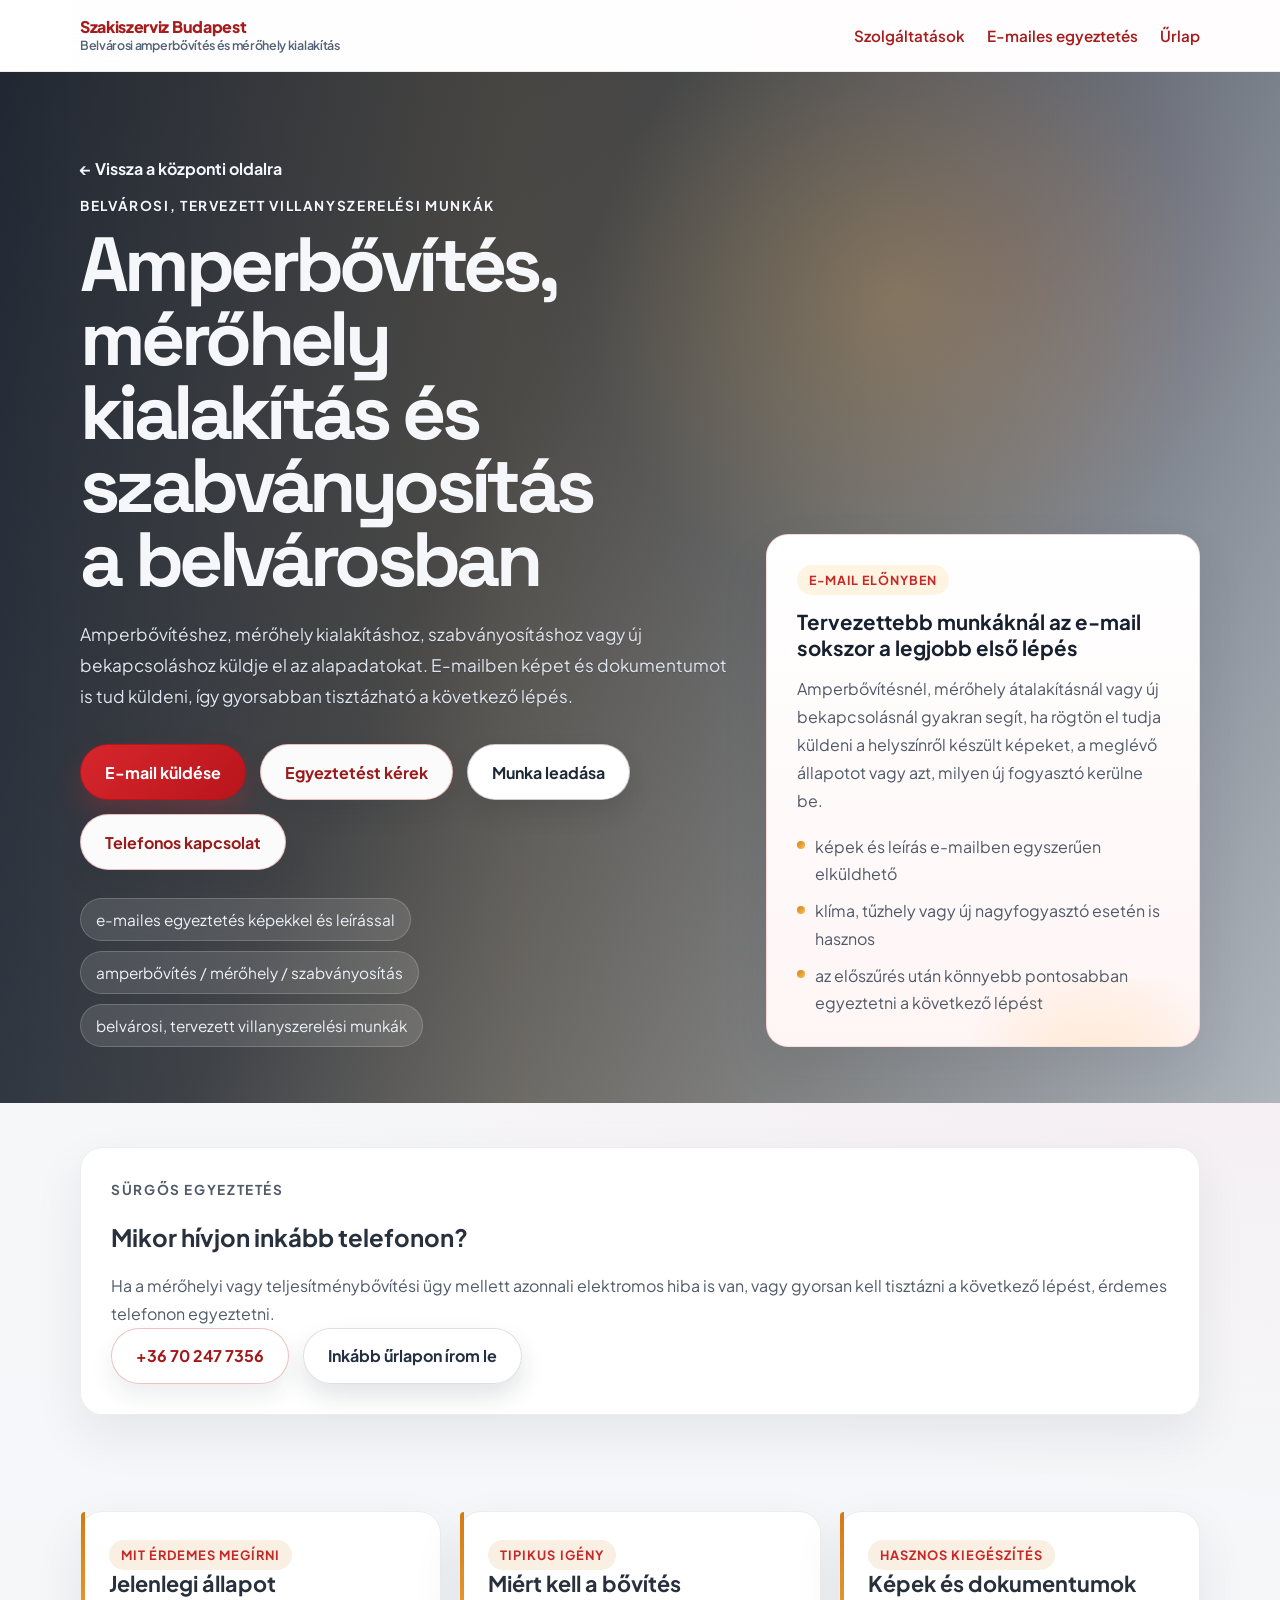
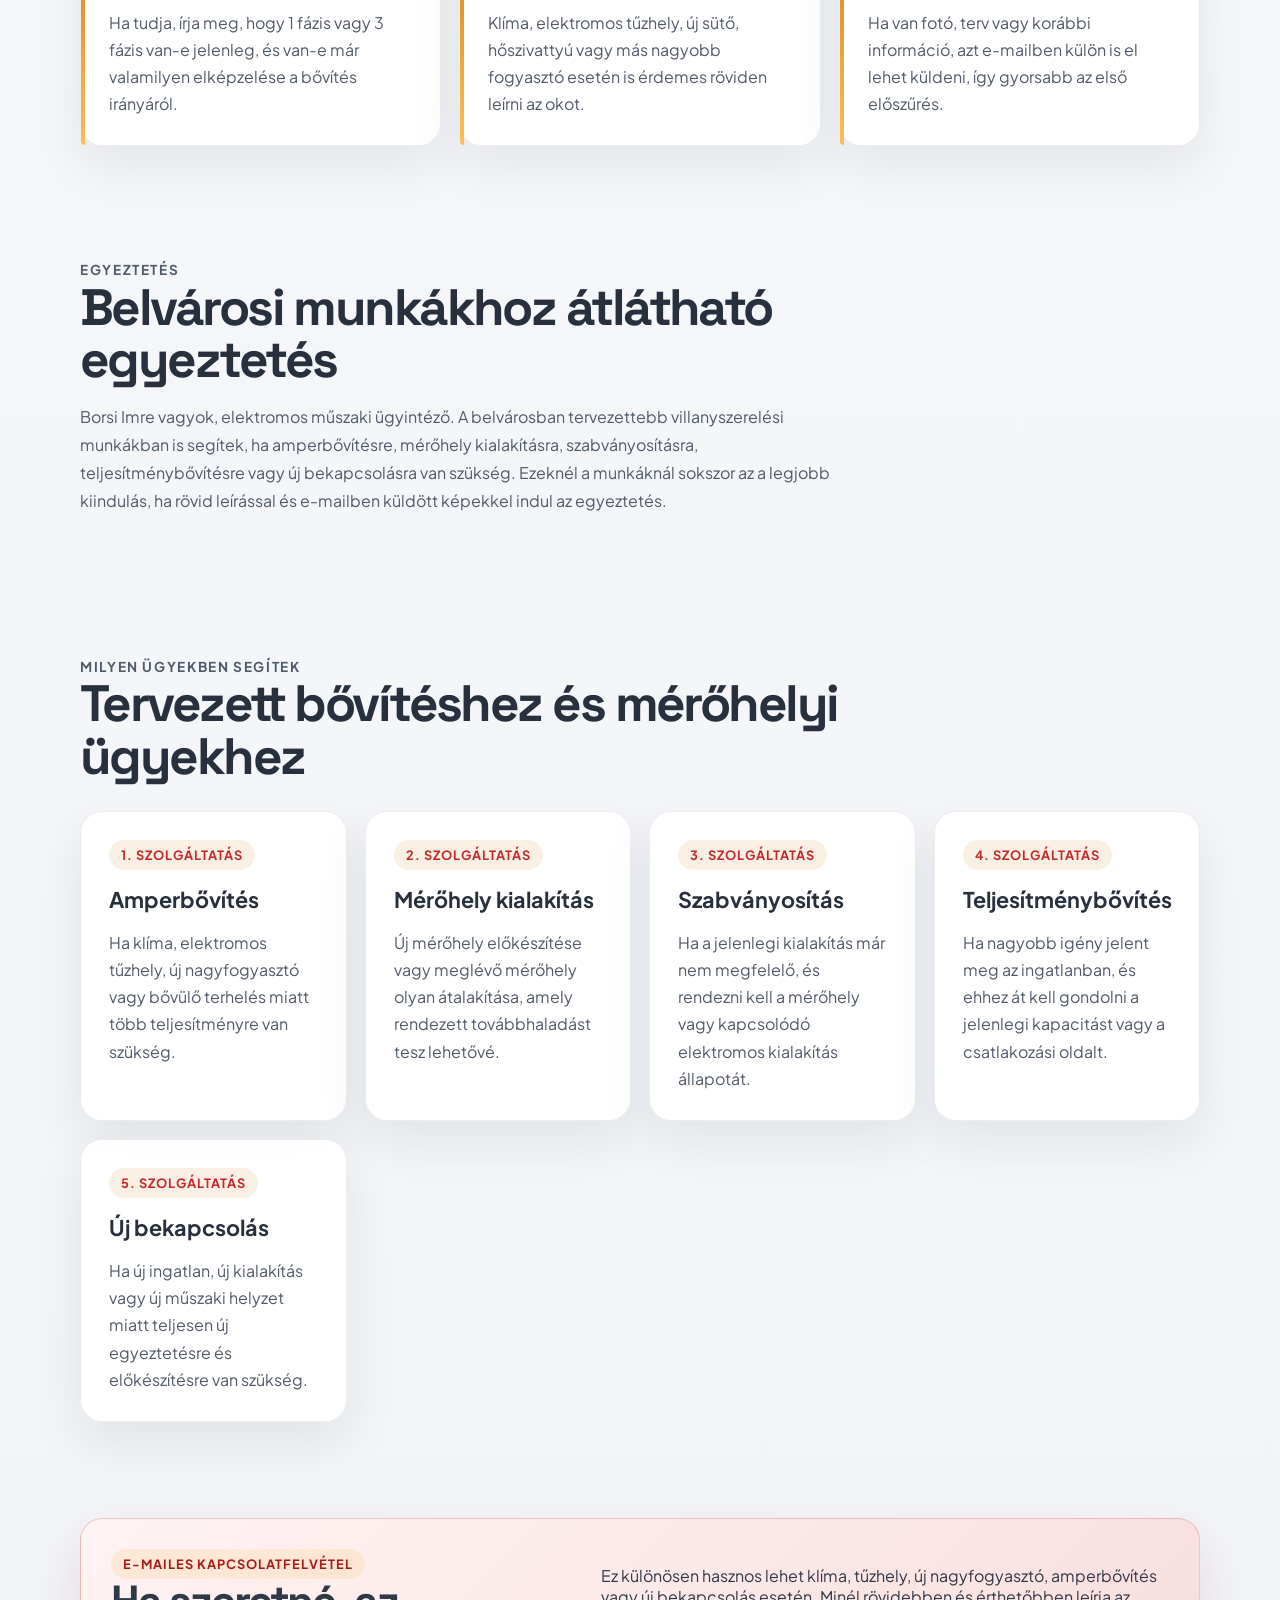
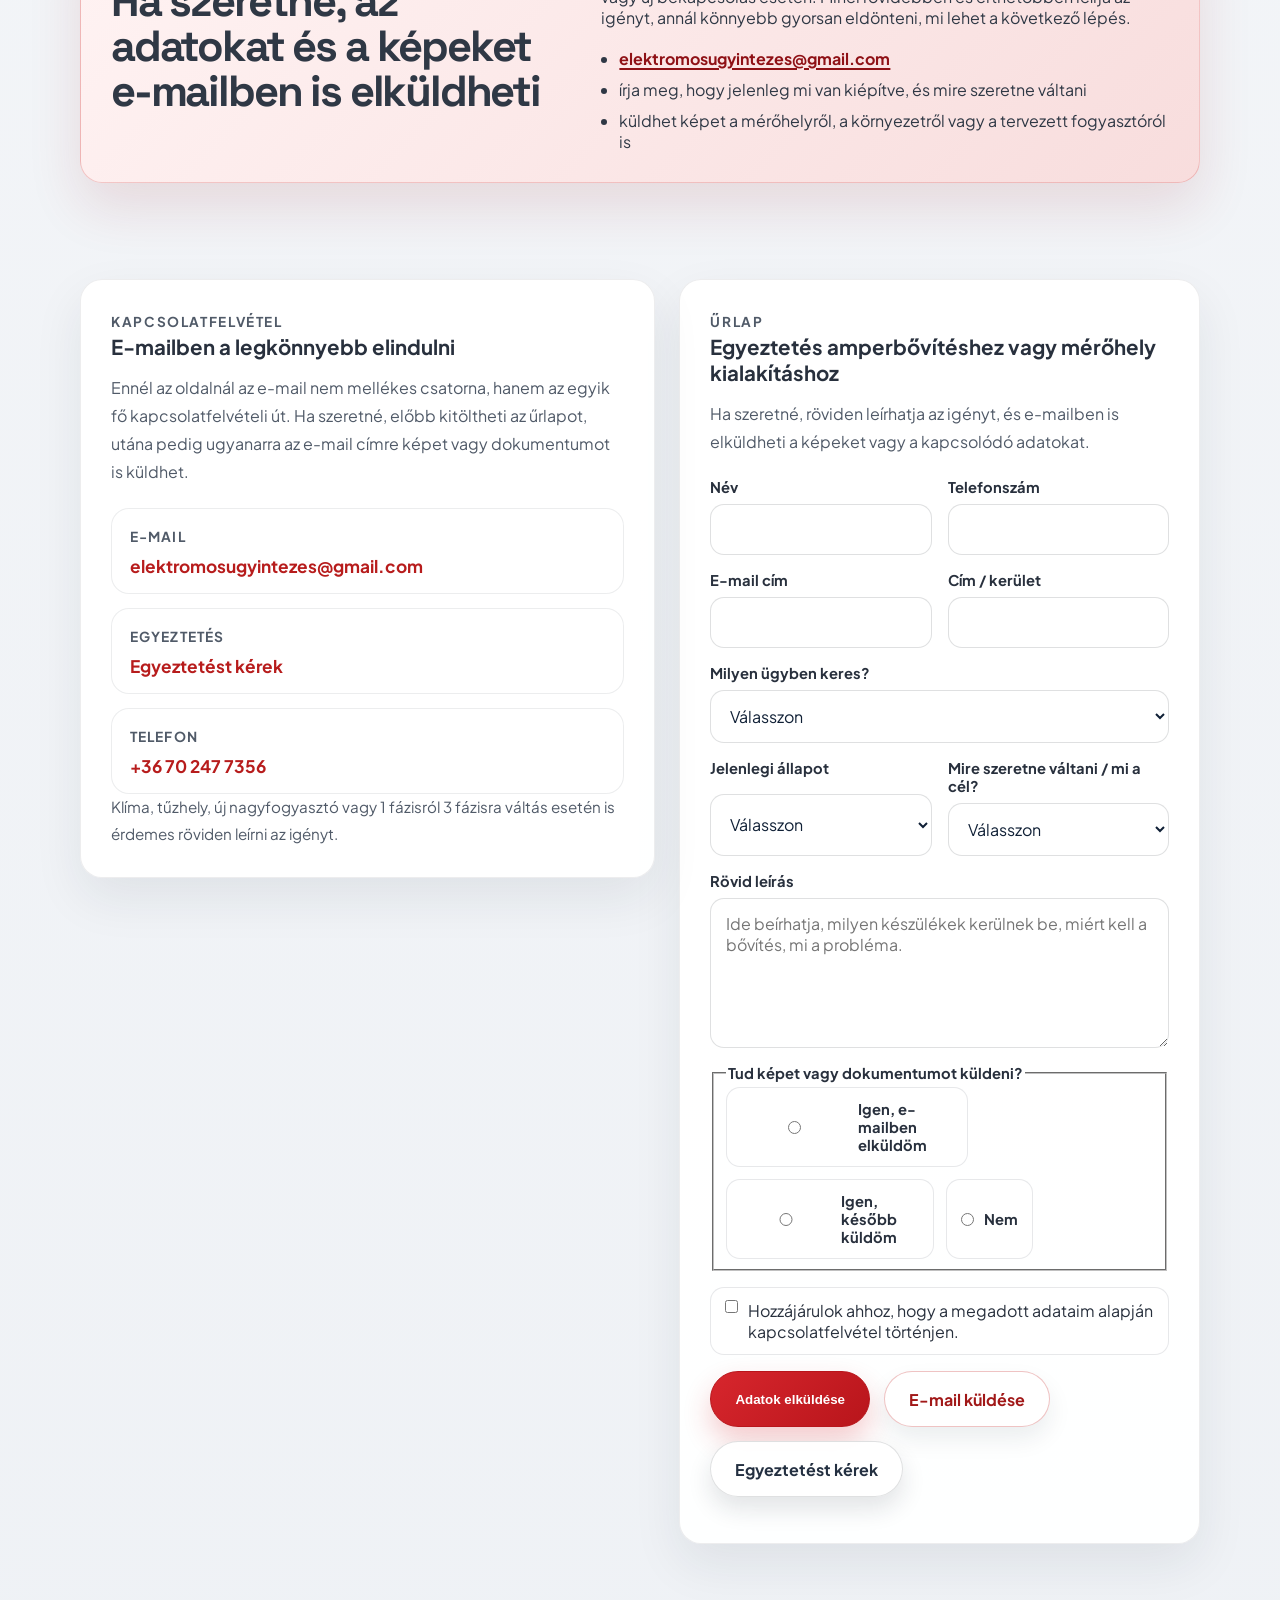
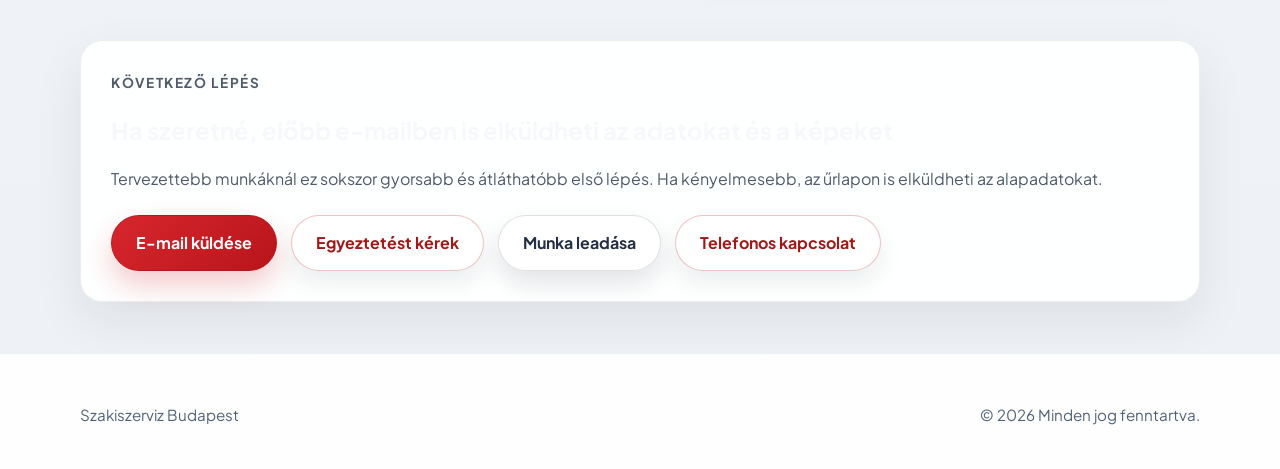
==== commit 3d32eebe: "SEO AEO strukturalt adatok aloldalakhoz" ====
--- a/amperbovites-belvaros/index.html
+++ b/amperbovites-belvaros/index.html
@@ -10,6 +10,7 @@
   <meta property="og:title" content="Amperbővítés és mérőhely kialakítás a belvárosban | E-mailes egyeztetés">
   <meta property="og:description" content="Belvárosi amperbővítés, mérőhely kialakítás, szabványosítás, teljesítménybővítés és új bekapcsolás. E-mailes egyeztetés, előszűrő űrlap, tervezett villanyszerelési munkákhoz.">
   <meta property="og:url" content="https://borsiimre60.github.io/amperbovites-belvaros/">
+  <link rel="canonical" href="https://borsiimre60.github.io/amperbovites-belvaros/">
   <link rel="icon" href="/favicon.svg" type="image/svg+xml">
   <link rel="preconnect" href="https://fonts.googleapis.com">
   <link rel="preconnect" href="https://fonts.gstatic.com" crossorigin>
@@ -242,6 +243,38 @@
       window.__BREVO_TRACKER_CONFIG__ || {}
     );
   </script>
+  <script type="application/ld+json">
+    {
+      "@context": "https://schema.org",
+      "@type": "Service",
+      "@id": "https://borsiimre60.github.io/amperbovites-belvaros/#service",
+      "name": "Belvárosi amperbővítés, mérőhely kialakítás és szabványosítás",
+      "serviceType": [
+        "Amperbővítés",
+        "Mérőhely kialakítás",
+        "Mérőhely szabványosítás",
+        "Teljesítménybővítés",
+        "Új bekapcsolás"
+      ],
+      "areaServed": [
+        "Budapest belváros",
+        "Budapest VII. kerület",
+        "Budapest VI. kerület",
+        "Budapest V. kerület",
+        "Budapest VIII. kerület"
+      ],
+      "provider": {
+        "@type": "LocalBusiness",
+        "@id": "https://borsiimre60.github.io/#localbusiness",
+        "name": "Szakiszerviz Budapest",
+        "telephone": "+36702477356",
+        "email": "elektromosugyintezes@gmail.com",
+        "url": "https://borsiimre60.github.io/amperbovites-belvaros/",
+        "priceRange": "$$"
+      },
+      "description": "Belvárosi lakásokhoz, üzletekhez, RBN apartmanokhoz és vendéglátóhelyekhez kapcsolódó amperbővítés, mérőhely kialakítás, szabványosítás, teljesítménybővítés és új bekapcsolás egyeztetése."
+    }
+  </script>
   <script defer src="/assets/js/main.js"></script>
 </head>
 <body class="theme-villany" data-page="amperbovites-belvaros" data-source-label="amperbovites_belvaros_landing">
@@ -270,9 +303,9 @@
             <p class="page-kicker">Belvárosi, tervezett villanyszerelési munkák</p>
             <h1>Amperbővítés, mérőhely kialakítás és szabványosítás a belvárosban</h1>
             <p class="page-copy">
-              Ez az oldal nem SOS hibákra szól, hanem tervezettebb munkákra: amperbővítésre,
-              mérőhely kialakításra, szabványosításra, teljesítménybővítésre és új bekapcsolásra.
-              Az e-mailes egyeztetés itt kiemelten hasznos, mert képet, leírást vagy kapcsolódó adatot is lehet küldeni.
+              Amperbővítéshez, mérőhely kialakításhoz, szabványosításhoz vagy új bekapcsoláshoz
+              küldje el az alapadatokat. E-mailben képet és dokumentumot is tud küldeni, így gyorsabban
+              tisztázható a következő lépés.
             </p>
 
             <div class="hero-actions">
@@ -306,6 +339,23 @@
         </div>
       </section>
 
+      <section class="section" id="surgos-telefon">
+        <div class="container">
+          <aside class="cta-panel">
+            <p class="section-label">Sürgős egyeztetés</p>
+            <h2>Mikor hívjon inkább telefonon?</h2>
+            <p>
+              Ha a mérőhelyi vagy teljesítménybővítési ügy mellett azonnali elektromos hiba is van,
+              vagy gyorsan kell tisztázni a következő lépést, érdemes telefonon egyeztetni.
+            </p>
+            <div class="button-row">
+              <a class="button button-secondary" href="tel:+36702477356" data-track-event="phone_click" data-track-section="urgent" data-track-target-type="phone">+36 70 247 7356</a>
+              <a class="button button-ghost" href="#munka-leadas" data-track-event="lead_form_start" data-track-section="urgent" data-track-target-type="form">Inkább űrlapon írom le</a>
+            </div>
+          </aside>
+        </div>
+      </section>
+
       <section class="section">
         <div class="container">
           <div class="audience-grid">
@@ -339,7 +389,7 @@
       <section class="section" id="bemutatkozas">
         <div class="container">
           <div class="section-intro">
-            <p class="section-label">Bemutatkozás</p>
+            <p class="section-label">Egyeztetés</p>
             <h2>Belvárosi munkákhoz átlátható egyeztetés</h2>
             <p>
               Borsi Imre vagyok, elektromos műszaki ügyintéző. A belvárosban tervezettebb villanyszerelési munkákban is segítek,
@@ -355,7 +405,7 @@
         <div class="container">
           <div class="section-intro">
             <p class="section-label">Milyen ügyekben segítek</p>
-            <h2>Nem gyors hibára, hanem előre tervezhető villanyszerelési munkákra</h2>
+            <h2>Tervezett bővítéshez és mérőhelyi ügyekhez</h2>
           </div>
 
           <div class="route-grid">
@@ -430,7 +480,7 @@
             <p class="section-label">Kapcsolatfelvétel</p>
             <h3>E-mailben a legkönnyebb elindulni</h3>
             <p>
-              Ennél a landingnél az e-mail nem mellékes csatorna, hanem az egyik fő kapcsolatfelvételi út.
+              Ennél az oldalnál az e-mail nem mellékes csatorna, hanem az egyik fő kapcsolatfelvételi út.
               Ha szeretné, előbb kitöltheti az űrlapot, utána pedig ugyanarra az e-mail címre képet vagy dokumentumot is küldhet.
             </p>
 
@@ -466,7 +516,7 @@
               id="lead-form"
               data-mailto-recipient="elektromosugyintezes@gmail.com"
               data-mail-subject-prefix="Amperbővítés / mérőhely egyeztetés"
-              data-mailto-feedback="Megnyílt az e-mail kliens az előkészített adatokkal. Ha van kép vagy dokumentum, ugyanarra az e-mail címre külön is elküldheti."
+              data-mailto-feedback="Megnyílt az e-mail kliens a megadott adatokkal. Ha van kép vagy dokumentum, ugyanarra az e-mail címre külön is elküldheti."
             >
               <div class="form-grid">
                 <div class="field">
@@ -568,7 +618,7 @@
       <section class="section">
         <div class="container">
           <div class="cta-panel closing-cta">
-            <p class="section-label">Záró CTA</p>
+            <p class="section-label">Következő lépés</p>
             <h2>Ha szeretné, előbb e-mailben is elküldheti az adatokat és a képeket</h2>
             <p>
               Tervezettebb munkáknál ez sokszor gyorsabb és átláthatóbb első lépés. Ha kényelmesebb, az űrlapon is elküldheti az alapadatokat.
